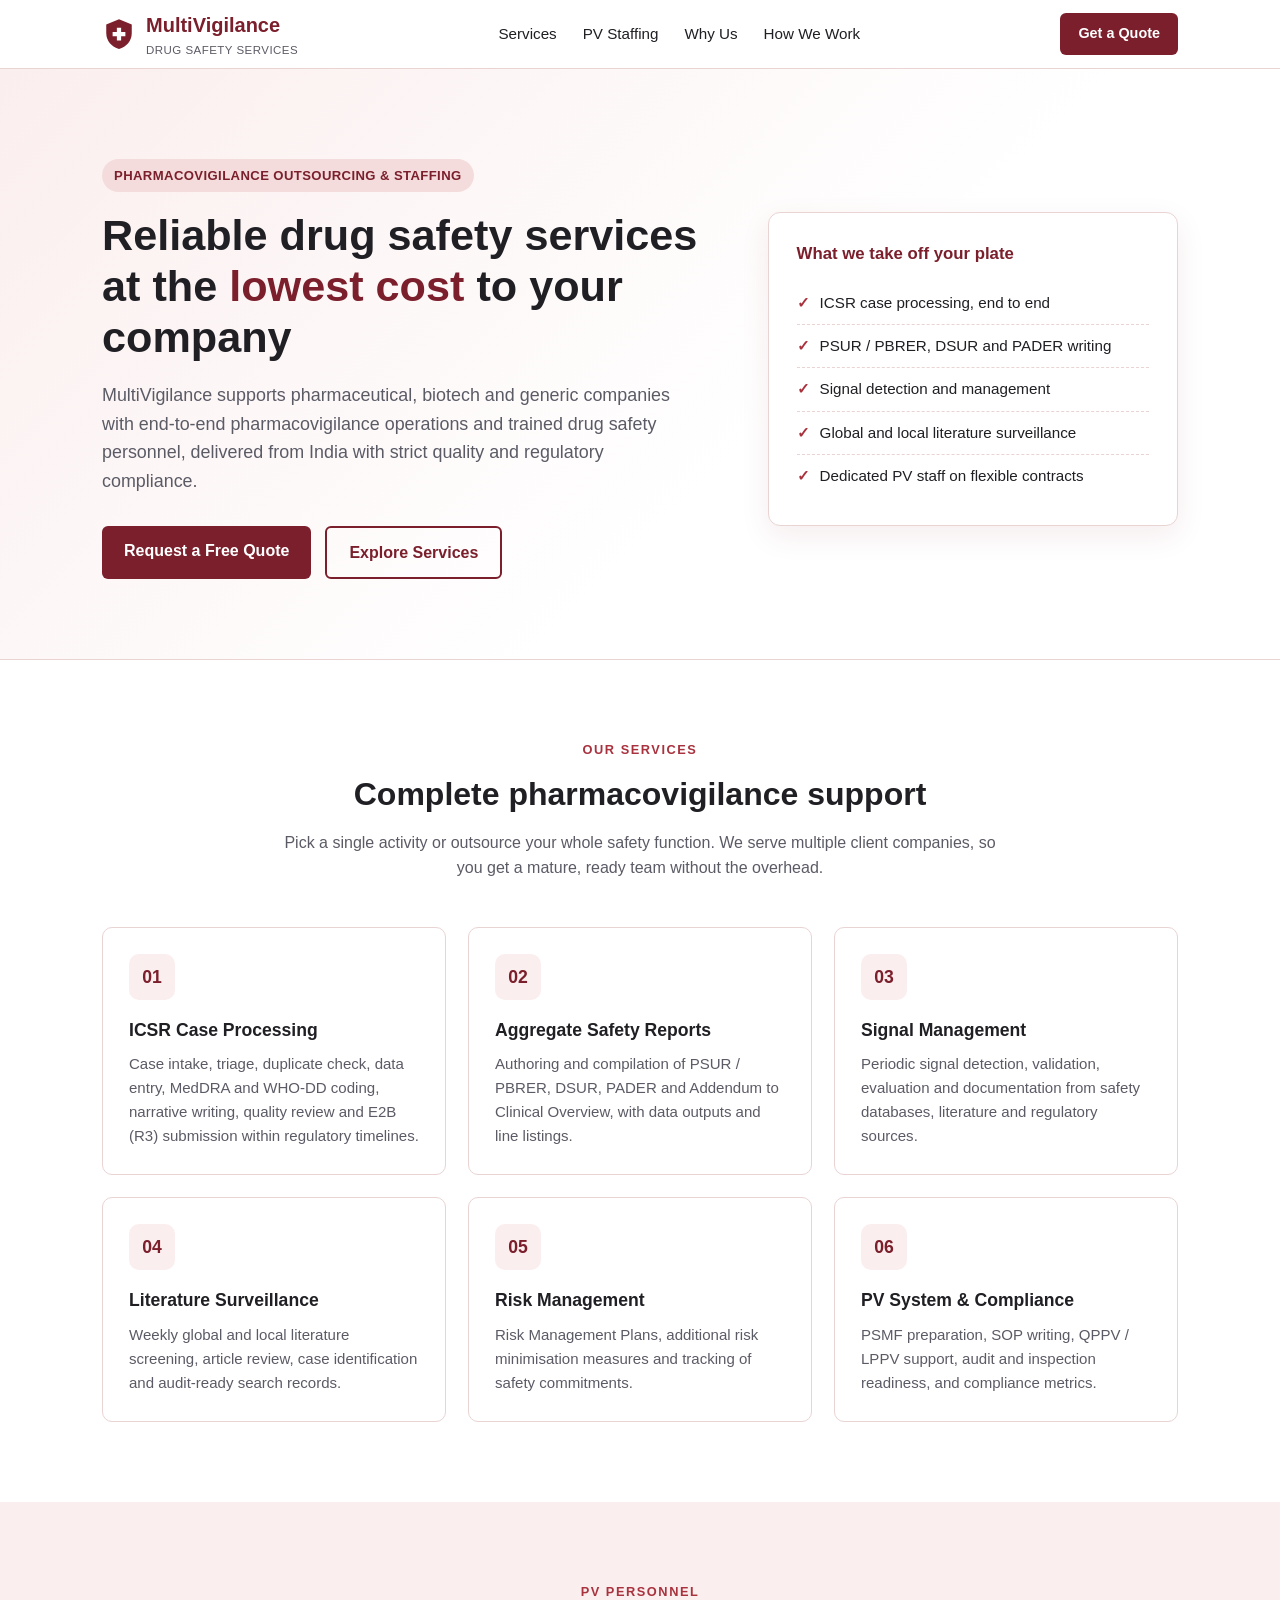
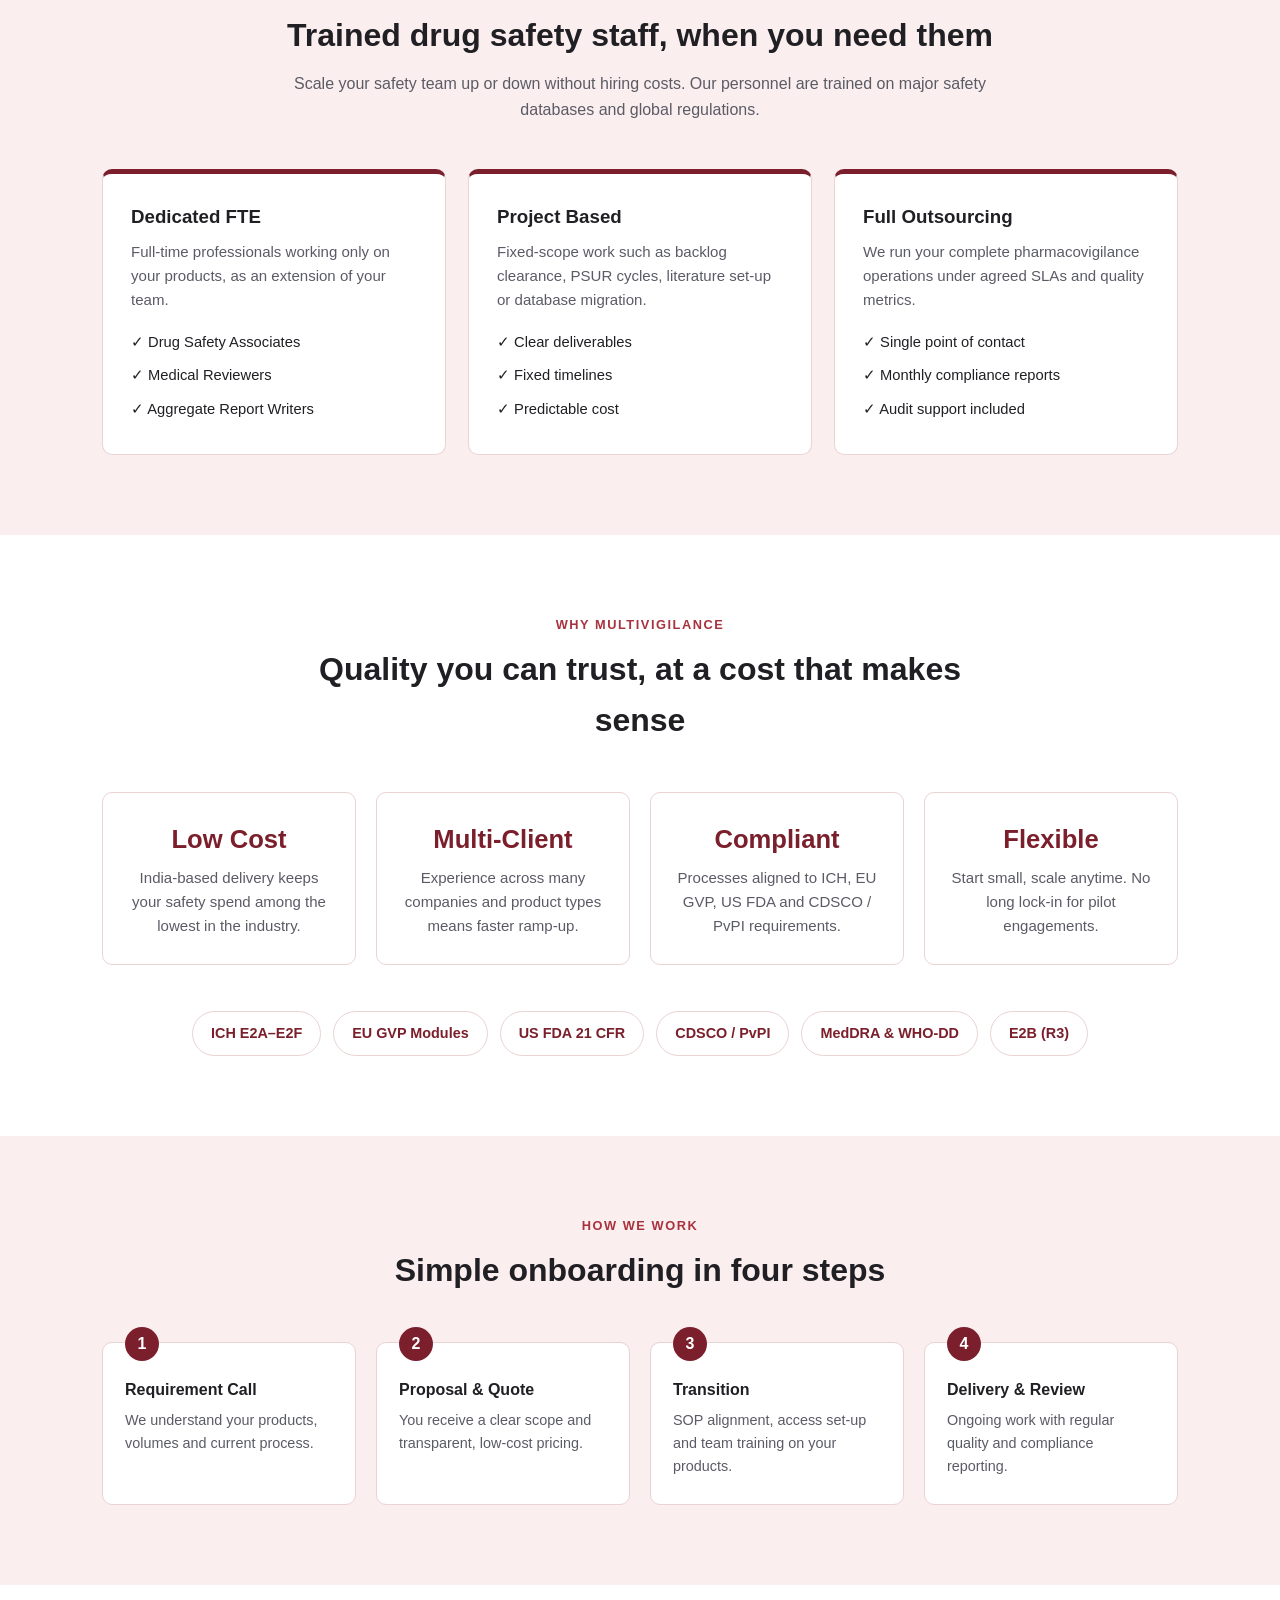
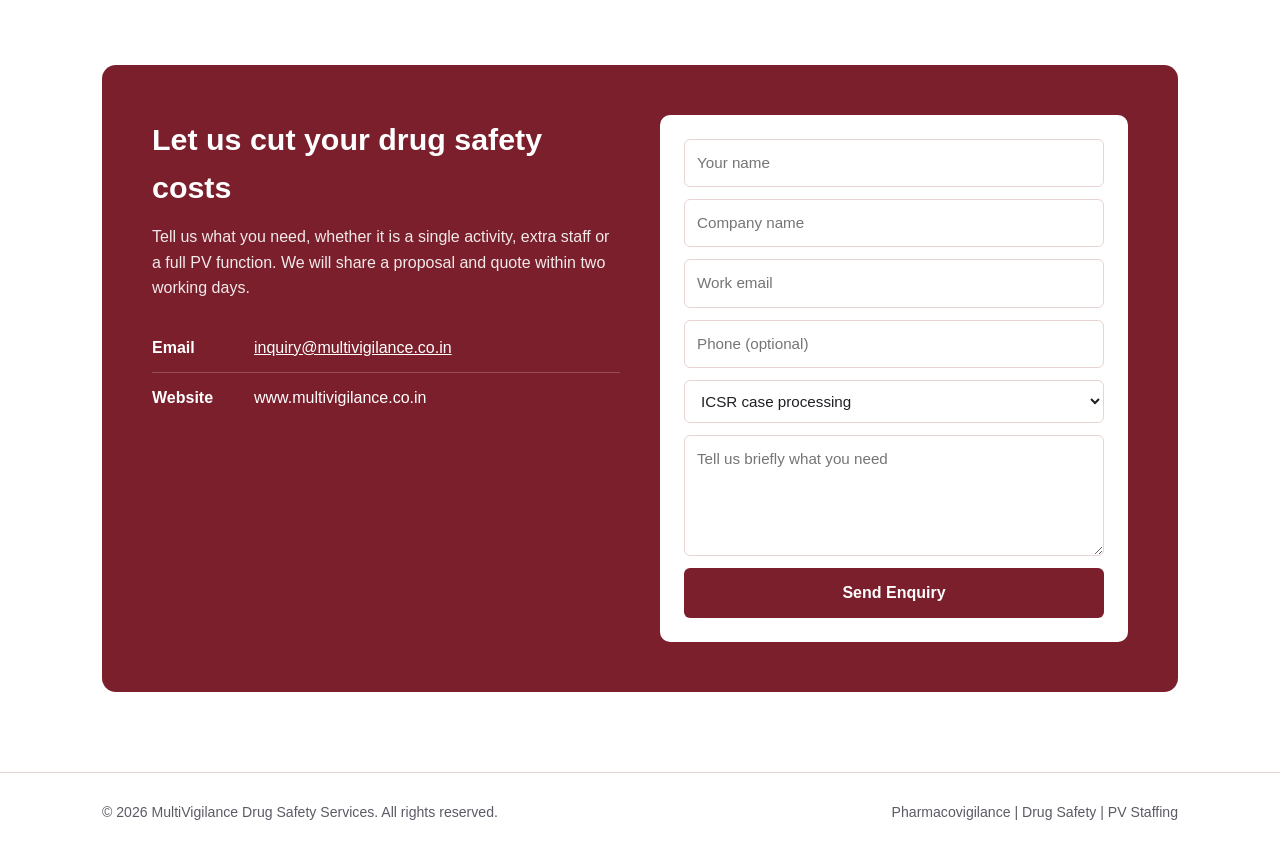
==== index.html @ 6dc252a4 "Create index.html" ====
<!DOCTYPE html>
<html lang="en">
<head>
<meta charset="UTF-8">
<meta name="viewport" content="width=device-width, initial-scale=1.0">
<title>MultiVigilance | Cost-Efficient Drug Safety & Pharmacovigilance Services</title>
<meta name="description" content="MultiVigilance provides cost-efficient pharmacovigilance and drug safety services and trained PV personnel to pharmaceutical companies: ICSR case processing, aggregate reports, signal management, literature surveillance and staffing.">
<link rel="icon" href="data:image/svg+xml,<svg xmlns='http://www.w3.org/2000/svg' viewBox='0 0 64 64'><path d='M32 4 8 14v16c0 15 10 26 24 30 14-4 24-15 24-30V14z' fill='%237a1f2b'/><path d='M28 20h8v8h8v8h-8v8h-8v-8h-8v-8h8z' fill='white'/></svg>">
<style>
  :root{
    --maroon:#7a1f2b; --red:#a8323e; --rose:#fbeeee; --rose2:#f5dcdc;
    --ink:#1f1f24; --muted:#5b5b66; --line:#ead3d3; --white:#fff;
  }
  *{box-sizing:border-box;margin:0;padding:0}
  html{scroll-behavior:smooth}
  body{font-family:"Segoe UI",Roboto,Helvetica,Arial,sans-serif;color:var(--ink);line-height:1.6;background:var(--white)}
  a{color:inherit;text-decoration:none}
  .wrap{max-width:1120px;margin:0 auto;padding:0 22px}

  header{position:sticky;top:0;z-index:10;background:rgba(255,255,255,.96);border-bottom:1px solid var(--line);backdrop-filter:blur(6px)}
  .nav{display:flex;align-items:center;justify-content:space-between;height:68px}
  .brand{display:flex;align-items:center;gap:10px;font-weight:700;font-size:1.25rem;color:var(--maroon)}
  .brand svg{width:34px;height:34px}
  .brand small{display:block;font-size:.72rem;font-weight:500;color:var(--muted);letter-spacing:.04em}
  nav ul{display:flex;gap:26px;list-style:none;font-size:.95rem}
  nav a:hover{color:var(--red)}
  .btn{display:inline-block;background:var(--maroon);color:#fff;padding:12px 22px;border-radius:6px;font-weight:600;transition:background .2s}
  .btn:hover{background:var(--red)}
  .btn.ghost{background:transparent;border:2px solid var(--maroon);color:var(--maroon)}
  .btn.ghost:hover{background:var(--maroon);color:#fff}
  .nav .btn{padding:9px 18px;font-size:.9rem}

  .hero{background:linear-gradient(135deg,var(--rose) 0%,#fff 60%);padding:90px 0 80px;border-bottom:1px solid var(--line)}
  .hero-grid{display:grid;grid-template-columns:1.2fr .8fr;gap:50px;align-items:center}
  .tag{display:inline-block;background:var(--rose2);color:var(--maroon);font-weight:600;font-size:.82rem;padding:6px 12px;border-radius:20px;margin-bottom:18px;letter-spacing:.03em}
  h1{font-size:2.7rem;line-height:1.18;color:var(--ink);margin-bottom:18px}
  h1 span{color:var(--maroon)}
  .lead{font-size:1.12rem;color:var(--muted);margin-bottom:30px;max-width:580px}
  .cta{display:flex;gap:14px;flex-wrap:wrap}
  .hero-card{background:#fff;border:1px solid var(--line);border-radius:12px;padding:28px;box-shadow:0 10px 30px rgba(122,31,43,.08)}
  .hero-card h3{color:var(--maroon);margin-bottom:14px;font-size:1.05rem}
  .hero-card ul{list-style:none}
  .hero-card li{padding:9px 0;border-bottom:1px dashed var(--line);display:flex;gap:10px;font-size:.95rem}
  .hero-card li:last-child{border:none}
  .tick{color:var(--red);font-weight:700}

  section{padding:80px 0}
  .head{text-align:center;max-width:720px;margin:0 auto 46px}
  .head h2{font-size:2rem;margin-bottom:10px}
  .head p{color:var(--muted)}
  .eyebrow{color:var(--red);font-weight:700;font-size:.8rem;letter-spacing:.12em;text-transform:uppercase;margin-bottom:8px}

  .grid3{display:grid;grid-template-columns:repeat(3,1fr);gap:22px}
  .card{border:1px solid var(--line);border-radius:10px;padding:26px;background:#fff;transition:transform .2s,box-shadow .2s}
  .card:hover{transform:translateY(-3px);box-shadow:0 10px 24px rgba(122,31,43,.1)}
  .icon{width:46px;height:46px;border-radius:10px;background:var(--rose);display:flex;align-items:center;justify-content:center;margin-bottom:16px;color:var(--maroon);font-weight:800;font-size:1.1rem}
  .card h3{font-size:1.1rem;margin-bottom:8px}
  .card p{color:var(--muted);font-size:.94rem}

  .alt{background:var(--rose)}
  .why{display:grid;grid-template-columns:repeat(4,1fr);gap:20px}
  .why .card{text-align:center}
  .why .big{font-size:1.6rem;font-weight:800;color:var(--maroon);margin-bottom:6px}

  .models{display:grid;grid-template-columns:repeat(3,1fr);gap:22px}
  .model{border:1px solid var(--line);border-top:5px solid var(--maroon);border-radius:10px;padding:28px;background:#fff}
  .model h3{margin-bottom:8px}
  .model p{color:var(--muted);font-size:.94rem;margin-bottom:14px}
  .model ul{list-style:none;font-size:.92rem}
  .model li{padding:5px 0}

  .compliance{display:flex;flex-wrap:wrap;gap:12px;justify-content:center}
  .chip{border:1px solid var(--line);background:#fff;padding:10px 18px;border-radius:30px;font-weight:600;font-size:.9rem;color:var(--maroon)}

  .steps{display:grid;grid-template-columns:repeat(4,1fr);gap:20px;counter-reset:s}
  .step{position:relative;padding:26px 22px;background:#fff;border:1px solid var(--line);border-radius:10px}
  .step::before{counter-increment:s;content:counter(s);position:absolute;top:-16px;left:22px;width:34px;height:34px;border-radius:50%;background:var(--maroon);color:#fff;display:flex;align-items:center;justify-content:center;font-weight:700}
  .step h3{font-size:1rem;margin:8px 0 6px}
  .step p{font-size:.9rem;color:var(--muted)}

  .contact{background:var(--maroon);color:#fff;border-radius:14px;padding:50px;display:grid;grid-template-columns:1fr 1fr;gap:40px;align-items:start}
  .contact h2{font-size:1.9rem;margin-bottom:12px}
  .contact p{opacity:.9}
  .contact .info div{padding:12px 0;border-bottom:1px solid rgba(255,255,255,.2);display:flex;gap:12px}
  .contact .info div:last-child{border:none}
  .contact .info b{min-width:90px}
  .contact a{text-decoration:underline}
  .form{background:#fff;border-radius:10px;padding:24px;display:grid;gap:12px}
  .form input,.form select,.form textarea{width:100%;padding:11px 12px;border:1px solid var(--line);border-radius:6px;font:inherit;font-size:.95rem;color:var(--ink);background:#fff}
  .form input:focus,.form select:focus,.form textarea:focus{outline:2px solid var(--red);border-color:transparent}
  .form .btn{border:none;cursor:pointer;font:inherit;font-weight:600;background:var(--maroon);color:#fff}
  .form .btn:hover{background:var(--red)}
  .contact .btn:hover{background:var(--rose2)}

  footer{border-top:1px solid var(--line);padding:28px 0;color:var(--muted);font-size:.88rem}
  footer .wrap{display:flex;justify-content:space-between;flex-wrap:wrap;gap:10px}

  @media (max-width:900px){
    nav ul{display:none}
    .hero-grid,.contact{grid-template-columns:1fr}
    .grid3,.models{grid-template-columns:1fr 1fr}
    .why,.steps{grid-template-columns:1fr 1fr}
    h1{font-size:2.1rem}
  }
  @media (max-width:600px){
    .grid3,.models,.why,.steps{grid-template-columns:1fr}
    .contact{padding:32px 24px}
    section{padding:60px 0}
    .steps{row-gap:30px}
  }
</style>
</head>
<body>

<header>
  <div class="wrap nav">
    <a href="#" class="brand">
      <svg viewBox="0 0 64 64" aria-hidden="true"><path d="M32 4 8 14v16c0 15 10 26 24 30 14-4 24-15 24-30V14z" fill="#7a1f2b"/><path d="M28 20h8v8h8v8h-8v8h-8v-8h-8v-8h8z" fill="#fff"/></svg>
      <span>MultiVigilance<small>DRUG SAFETY SERVICES</small></span>
    </a>
    <nav><ul>
      <li><a href="#services">Services</a></li>
      <li><a href="#staffing">PV Staffing</a></li>
      <li><a href="#why">Why Us</a></li>
      <li><a href="#process">How We Work</a></li>
    </ul></nav>
    <a href="#contact" class="btn">Get a Quote</a>
  </div>
</header>

<section class="hero">
  <div class="wrap hero-grid">
    <div>
      <span class="tag">PHARMACOVIGILANCE OUTSOURCING &amp; STAFFING</span>
      <h1>Reliable drug safety services at the <span>lowest cost</span> to your company</h1>
      <p class="lead">MultiVigilance supports pharmaceutical, biotech and generic companies with end-to-end pharmacovigilance operations and trained drug safety personnel, delivered from India with strict quality and regulatory compliance.</p>
      <div class="cta">
        <a href="#contact" class="btn">Request a Free Quote</a>
        <a href="#services" class="btn ghost">Explore Services</a>
      </div>
    </div>
    <div class="hero-card">
      <h3>What we take off your plate</h3>
      <ul>
        <li><span class="tick">&#10003;</span>ICSR case processing, end to end</li>
        <li><span class="tick">&#10003;</span>PSUR / PBRER, DSUR and PADER writing</li>
        <li><span class="tick">&#10003;</span>Signal detection and management</li>
        <li><span class="tick">&#10003;</span>Global and local literature surveillance</li>
        <li><span class="tick">&#10003;</span>Dedicated PV staff on flexible contracts</li>
      </ul>
    </div>
  </div>
</section>

<section id="services">
  <div class="wrap">
    <div class="head">
      <div class="eyebrow">Our Services</div>
      <h2>Complete pharmacovigilance support</h2>
      <p>Pick a single activity or outsource your whole safety function. We serve multiple client companies, so you get a mature, ready team without the overhead.</p>
    </div>
    <div class="grid3">
      <div class="card"><div class="icon">01</div><h3>ICSR Case Processing</h3><p>Case intake, triage, duplicate check, data entry, MedDRA and WHO-DD coding, narrative writing, quality review and E2B (R3) submission within regulatory timelines.</p></div>
      <div class="card"><div class="icon">02</div><h3>Aggregate Safety Reports</h3><p>Authoring and compilation of PSUR / PBRER, DSUR, PADER and Addendum to Clinical Overview, with data outputs and line listings.</p></div>
      <div class="card"><div class="icon">03</div><h3>Signal Management</h3><p>Periodic signal detection, validation, evaluation and documentation from safety databases, literature and regulatory sources.</p></div>
      <div class="card"><div class="icon">04</div><h3>Literature Surveillance</h3><p>Weekly global and local literature screening, article review, case identification and audit-ready search records.</p></div>
      <div class="card"><div class="icon">05</div><h3>Risk Management</h3><p>Risk Management Plans, additional risk minimisation measures and tracking of safety commitments.</p></div>
      <div class="card"><div class="icon">06</div><h3>PV System &amp; Compliance</h3><p>PSMF preparation, SOP writing, QPPV / LPPV support, audit and inspection readiness, and compliance metrics.</p></div>
    </div>
  </div>
</section>

<section id="staffing" class="alt">
  <div class="wrap">
    <div class="head">
      <div class="eyebrow">PV Personnel</div>
      <h2>Trained drug safety staff, when you need them</h2>
      <p>Scale your safety team up or down without hiring costs. Our personnel are trained on major safety databases and global regulations.</p>
    </div>
    <div class="models">
      <div class="model">
        <h3>Dedicated FTE</h3>
        <p>Full-time professionals working only on your products, as an extension of your team.</p>
        <ul><li>&#10003; Drug Safety Associates</li><li>&#10003; Medical Reviewers</li><li>&#10003; Aggregate Report Writers</li></ul>
      </div>
      <div class="model">
        <h3>Project Based</h3>
        <p>Fixed-scope work such as backlog clearance, PSUR cycles, literature set-up or database migration.</p>
        <ul><li>&#10003; Clear deliverables</li><li>&#10003; Fixed timelines</li><li>&#10003; Predictable cost</li></ul>
      </div>
      <div class="model">
        <h3>Full Outsourcing</h3>
        <p>We run your complete pharmacovigilance operations under agreed SLAs and quality metrics.</p>
        <ul><li>&#10003; Single point of contact</li><li>&#10003; Monthly compliance reports</li><li>&#10003; Audit support included</li></ul>
      </div>
    </div>
  </div>
</section>

<section id="why">
  <div class="wrap">
    <div class="head">
      <div class="eyebrow">Why MultiVigilance</div>
      <h2>Quality you can trust, at a cost that makes sense</h2>
    </div>
    <div class="why">
      <div class="card"><div class="big">Low Cost</div><p>India-based delivery keeps your safety spend among the lowest in the industry.</p></div>
      <div class="card"><div class="big">Multi-Client</div><p>Experience across many companies and product types means faster ramp-up.</p></div>
      <div class="card"><div class="big">Compliant</div><p>Processes aligned to ICH, EU GVP, US FDA and CDSCO / PvPI requirements.</p></div>
      <div class="card"><div class="big">Flexible</div><p>Start small, scale anytime. No long lock-in for pilot engagements.</p></div>
    </div>
    <div style="margin-top:46px" class="compliance">
      <span class="chip">ICH E2A–E2F</span><span class="chip">EU GVP Modules</span><span class="chip">US FDA 21 CFR</span><span class="chip">CDSCO / PvPI</span><span class="chip">MedDRA &amp; WHO-DD</span><span class="chip">E2B (R3)</span>
    </div>
  </div>
</section>

<section id="process" class="alt">
  <div class="wrap">
    <div class="head">
      <div class="eyebrow">How We Work</div>
      <h2>Simple onboarding in four steps</h2>
    </div>
    <div class="steps">
      <div class="step"><h3>Requirement Call</h3><p>We understand your products, volumes and current process.</p></div>
      <div class="step"><h3>Proposal &amp; Quote</h3><p>You receive a clear scope and transparent, low-cost pricing.</p></div>
      <div class="step"><h3>Transition</h3><p>SOP alignment, access set-up and team training on your products.</p></div>
      <div class="step"><h3>Delivery &amp; Review</h3><p>Ongoing work with regular quality and compliance reporting.</p></div>
    </div>
  </div>
</section>

<section id="contact">
  <div class="wrap">
    <div class="contact">
      <div>
        <h2>Let us cut your drug safety costs</h2>
        <p>Tell us what you need, whether it is a single activity, extra staff or a full PV function. We will share a proposal and quote within two working days.</p>
        <div class="info" style="margin-top:22px">
          <div><b>Email</b><a href="mailto:inquiry@multivigilance.co.in?subject=Pharmacovigilance%20service%20enquiry">inquiry@multivigilance.co.in</a></div>
          <div><b>Website</b><span>www.multivigilance.co.in</span></div>
        </div>
      </div>
      <form class="form" action="https://formsubmit.co/inquiry@multivigilance.co.in" method="POST">
        <input type="hidden" name="_subject" value="New enquiry from multivigilance.co.in">
        <input type="hidden" name="_template" value="table">
        <input type="hidden" name="_captcha" value="true">
        <input type="text" name="_honey" style="display:none">
        <input type="text" name="Name" placeholder="Your name" required>
        <input type="text" name="Company" placeholder="Company name">
        <input type="email" name="email" placeholder="Work email" required>
        <input type="tel" name="Phone" placeholder="Phone (optional)">
        <select name="Service">
          <option>ICSR case processing</option>
          <option>Aggregate reports (PSUR / PBRER / DSUR)</option>
          <option>Signal management</option>
          <option>Literature surveillance</option>
          <option>PV staffing / personnel</option>
          <option>Full PV outsourcing</option>
          <option>Other</option>
        </select>
        <textarea name="Message" rows="4" placeholder="Tell us briefly what you need" required></textarea>
        <button class="btn" type="submit">Send Enquiry</button>
      </form>
    </div>
  </div>
</section>

<footer>
  <div class="wrap">
    <span>&copy; 2026 MultiVigilance Drug Safety Services. All rights reserved.</span>
    <span>Pharmacovigilance | Drug Safety | PV Staffing</span>
  </div>
</footer>

</body>
</html>
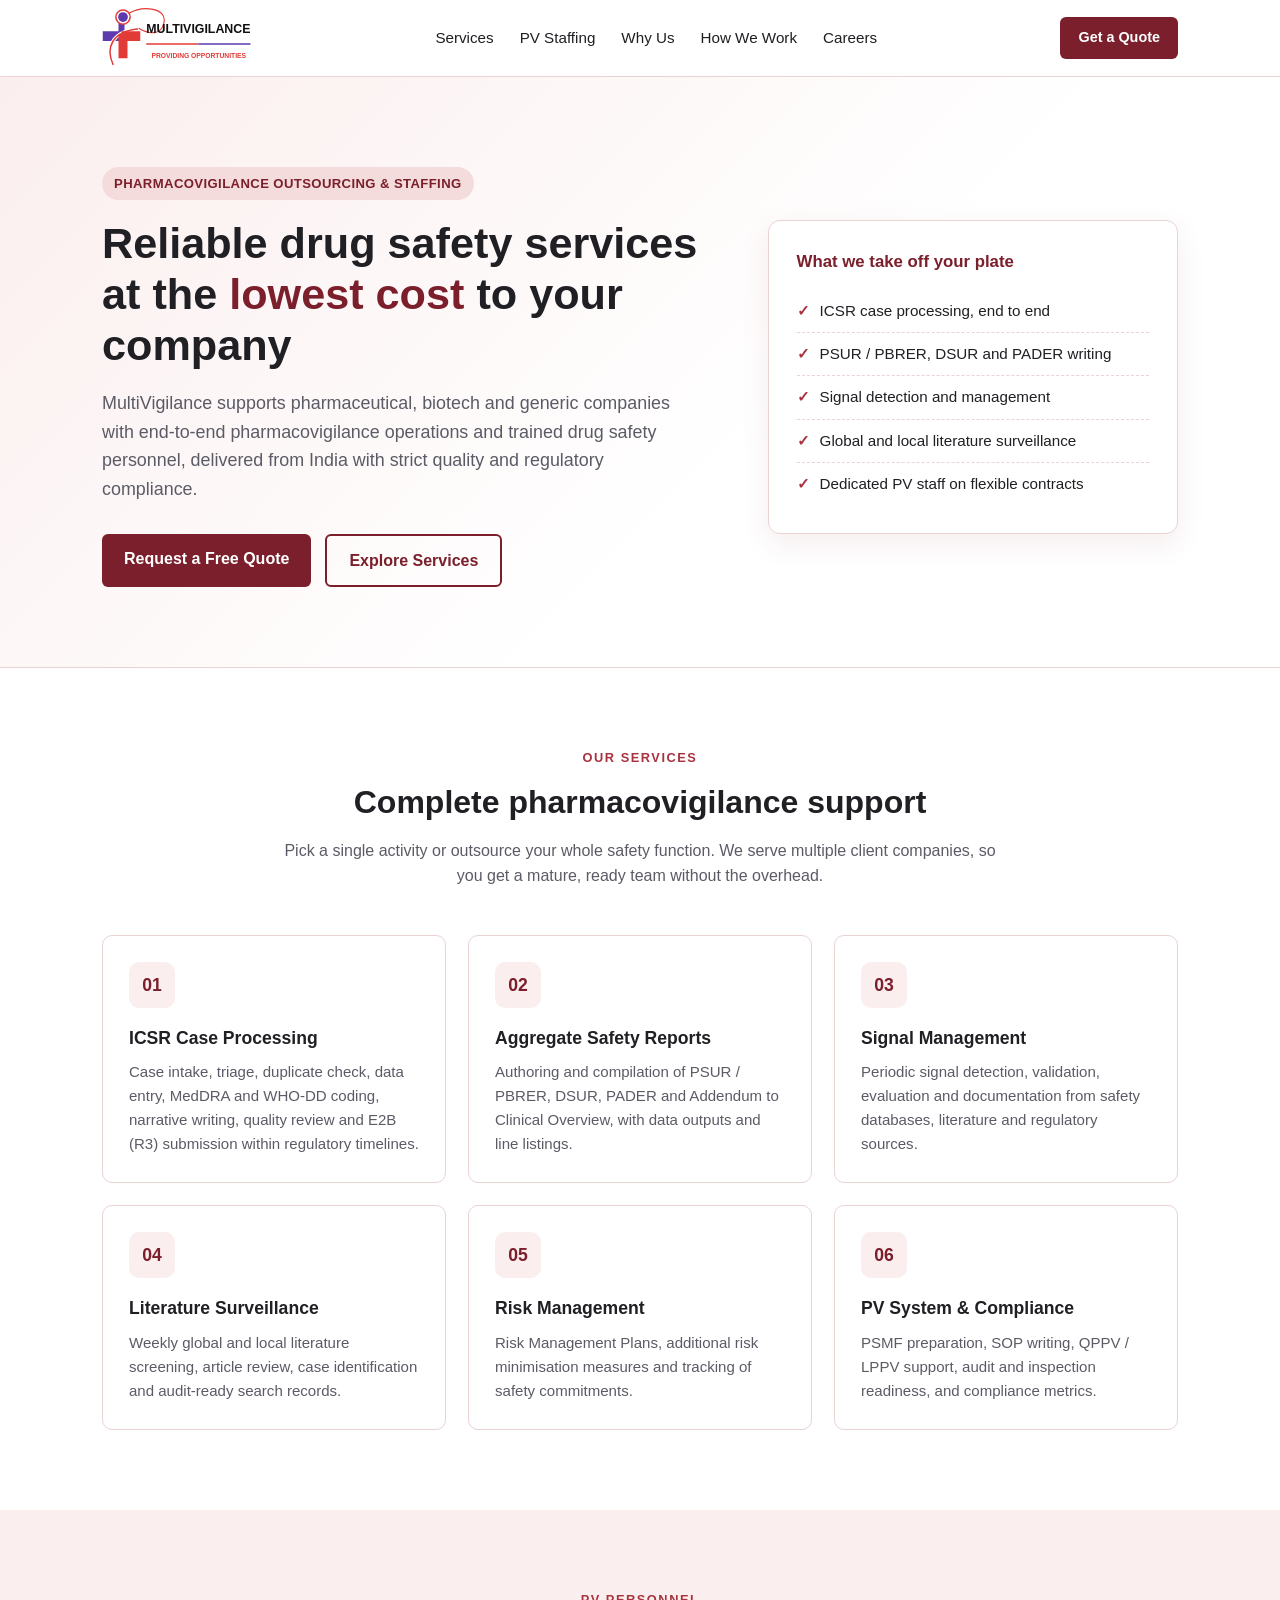
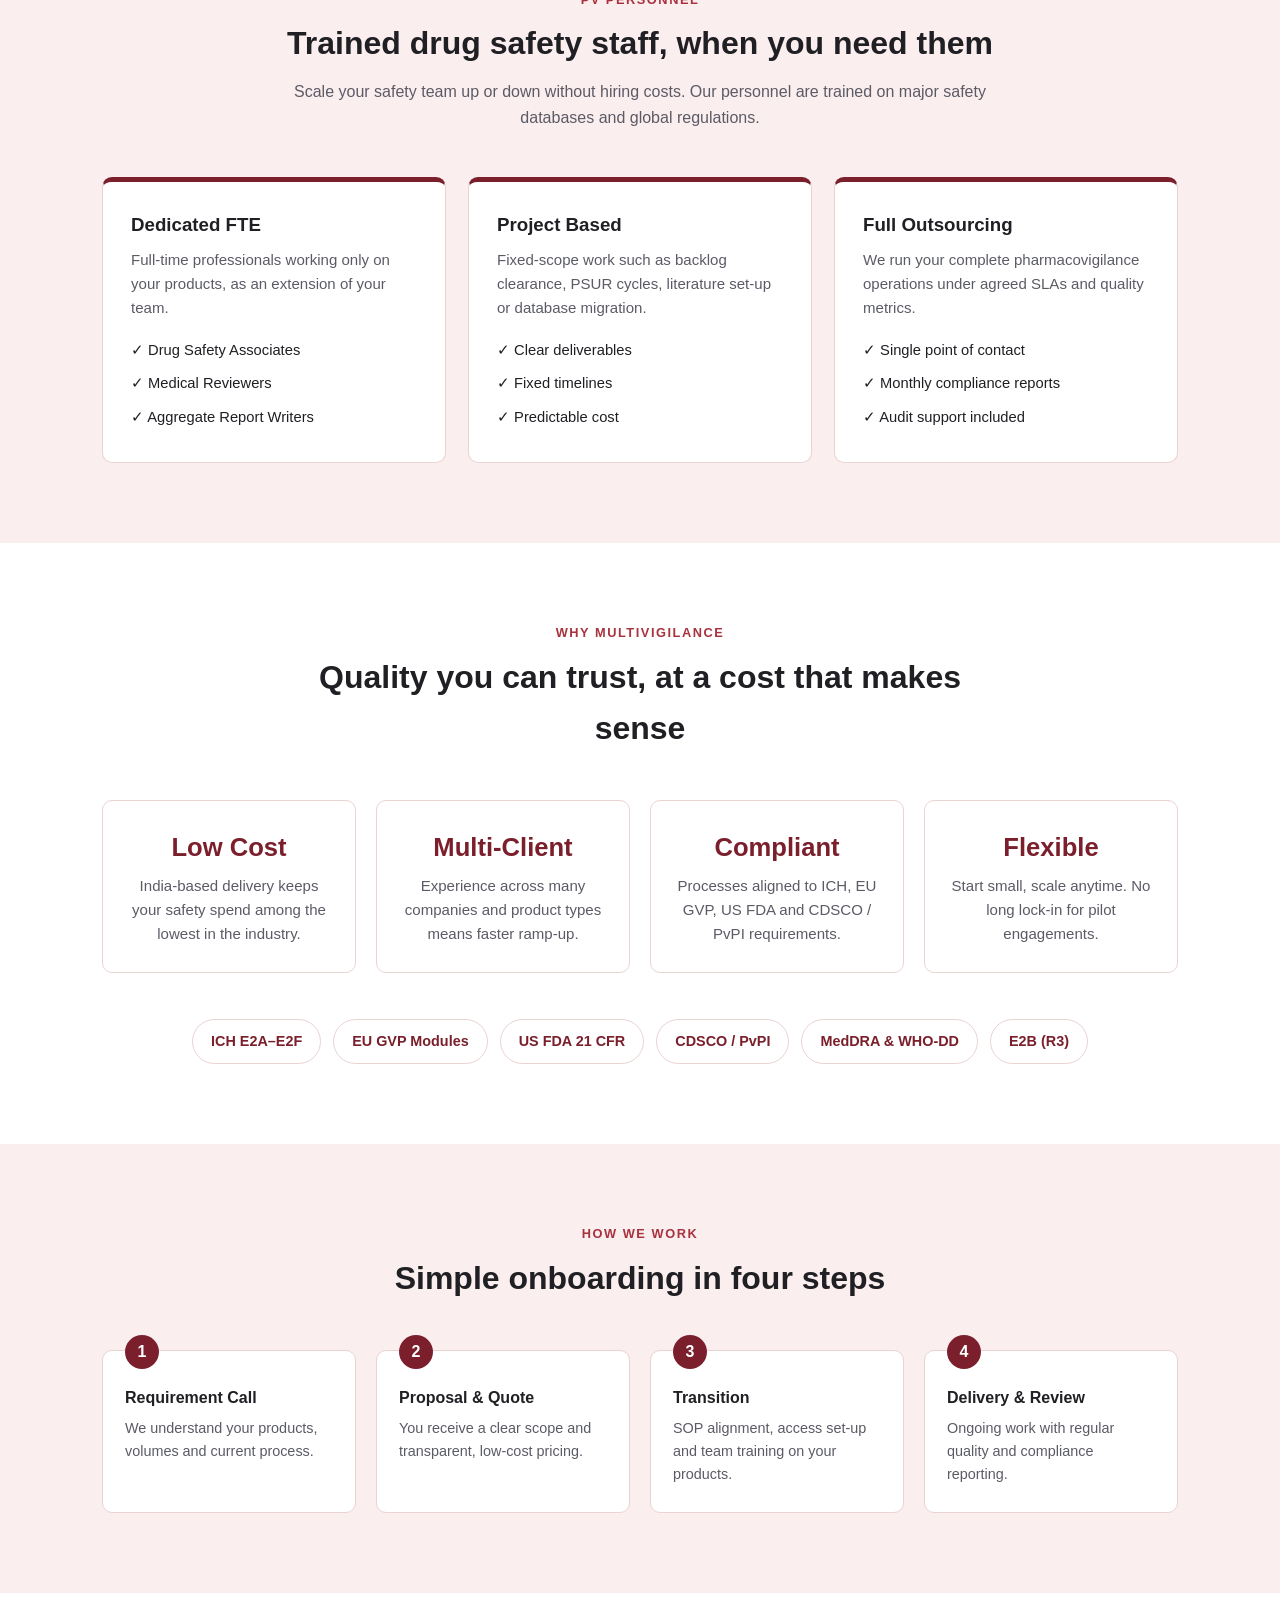
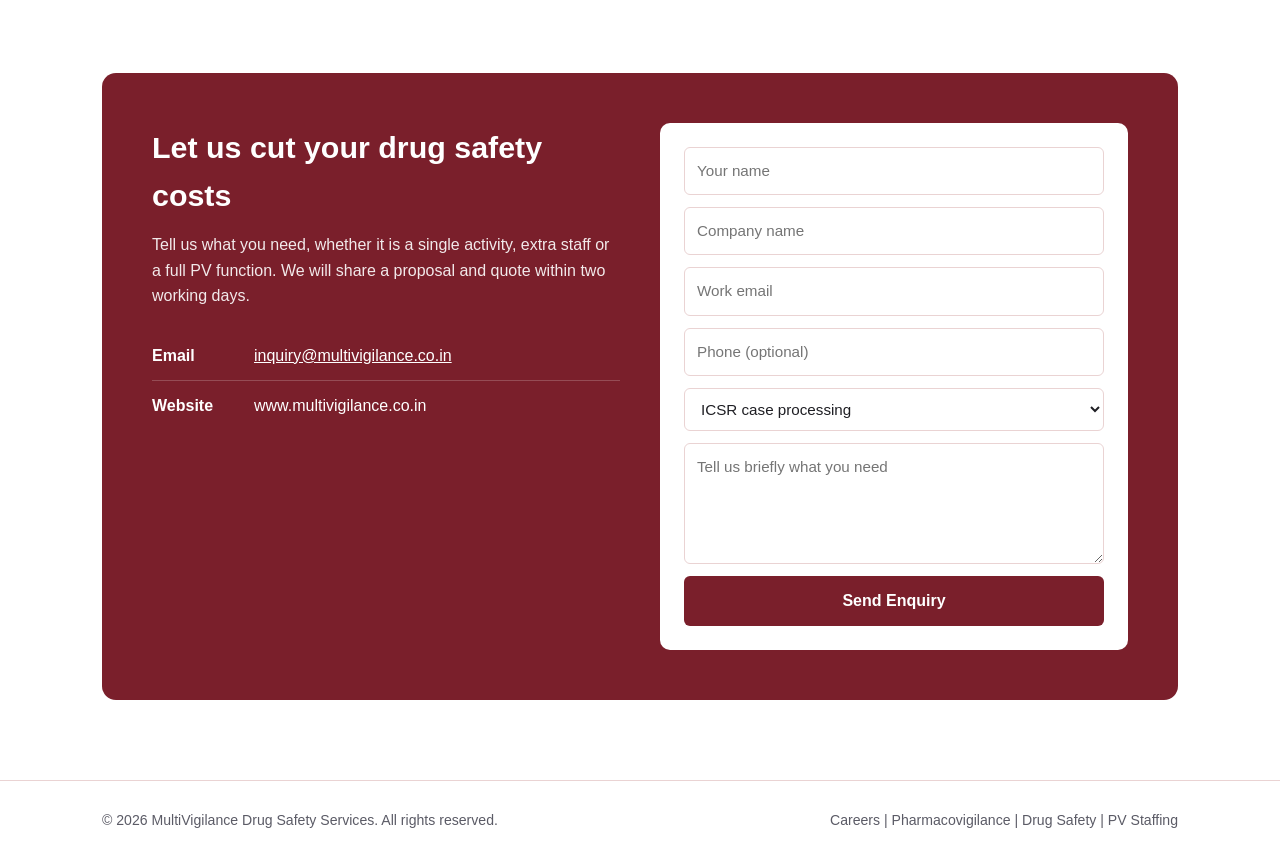
==== commit c0fda16e: "Update index.html" ====
--- a/index.html
+++ b/index.html
@@ -5,124 +5,34 @@
 <meta name="viewport" content="width=device-width, initial-scale=1.0">
 <title>MultiVigilance | Cost-Efficient Drug Safety & Pharmacovigilance Services</title>
 <meta name="description" content="MultiVigilance provides cost-efficient pharmacovigilance and drug safety services and trained PV personnel to pharmaceutical companies: ICSR case processing, aggregate reports, signal management, literature surveillance and staffing.">
-<link rel="icon" href="data:image/svg+xml,<svg xmlns='http://www.w3.org/2000/svg' viewBox='0 0 64 64'><path d='M32 4 8 14v16c0 15 10 26 24 30 14-4 24-15 24-30V14z' fill='%237a1f2b'/><path d='M28 20h8v8h8v8h-8v8h-8v-8h-8v-8h8z' fill='white'/></svg>">
-<style>
-  :root{
-    --maroon:#7a1f2b; --red:#a8323e; --rose:#fbeeee; --rose2:#f5dcdc;
-    --ink:#1f1f24; --muted:#5b5b66; --line:#ead3d3; --white:#fff;
-  }
-  *{box-sizing:border-box;margin:0;padding:0}
-  html{scroll-behavior:smooth}
-  body{font-family:"Segoe UI",Roboto,Helvetica,Arial,sans-serif;color:var(--ink);line-height:1.6;background:var(--white)}
-  a{color:inherit;text-decoration:none}
-  .wrap{max-width:1120px;margin:0 auto;padding:0 22px}
-
-  header{position:sticky;top:0;z-index:10;background:rgba(255,255,255,.96);border-bottom:1px solid var(--line);backdrop-filter:blur(6px)}
-  .nav{display:flex;align-items:center;justify-content:space-between;height:68px}
-  .brand{display:flex;align-items:center;gap:10px;font-weight:700;font-size:1.25rem;color:var(--maroon)}
-  .brand svg{width:34px;height:34px}
-  .brand small{display:block;font-size:.72rem;font-weight:500;color:var(--muted);letter-spacing:.04em}
-  nav ul{display:flex;gap:26px;list-style:none;font-size:.95rem}
-  nav a:hover{color:var(--red)}
-  .btn{display:inline-block;background:var(--maroon);color:#fff;padding:12px 22px;border-radius:6px;font-weight:600;transition:background .2s}
-  .btn:hover{background:var(--red)}
-  .btn.ghost{background:transparent;border:2px solid var(--maroon);color:var(--maroon)}
-  .btn.ghost:hover{background:var(--maroon);color:#fff}
-  .nav .btn{padding:9px 18px;font-size:.9rem}
-
-  .hero{background:linear-gradient(135deg,var(--rose) 0%,#fff 60%);padding:90px 0 80px;border-bottom:1px solid var(--line)}
-  .hero-grid{display:grid;grid-template-columns:1.2fr .8fr;gap:50px;align-items:center}
-  .tag{display:inline-block;background:var(--rose2);color:var(--maroon);font-weight:600;font-size:.82rem;padding:6px 12px;border-radius:20px;margin-bottom:18px;letter-spacing:.03em}
-  h1{font-size:2.7rem;line-height:1.18;color:var(--ink);margin-bottom:18px}
-  h1 span{color:var(--maroon)}
-  .lead{font-size:1.12rem;color:var(--muted);margin-bottom:30px;max-width:580px}
-  .cta{display:flex;gap:14px;flex-wrap:wrap}
-  .hero-card{background:#fff;border:1px solid var(--line);border-radius:12px;padding:28px;box-shadow:0 10px 30px rgba(122,31,43,.08)}
-  .hero-card h3{color:var(--maroon);margin-bottom:14px;font-size:1.05rem}
-  .hero-card ul{list-style:none}
-  .hero-card li{padding:9px 0;border-bottom:1px dashed var(--line);display:flex;gap:10px;font-size:.95rem}
-  .hero-card li:last-child{border:none}
-  .tick{color:var(--red);font-weight:700}
-
-  section{padding:80px 0}
-  .head{text-align:center;max-width:720px;margin:0 auto 46px}
-  .head h2{font-size:2rem;margin-bottom:10px}
-  .head p{color:var(--muted)}
-  .eyebrow{color:var(--red);font-weight:700;font-size:.8rem;letter-spacing:.12em;text-transform:uppercase;margin-bottom:8px}
-
-  .grid3{display:grid;grid-template-columns:repeat(3,1fr);gap:22px}
-  .card{border:1px solid var(--line);border-radius:10px;padding:26px;background:#fff;transition:transform .2s,box-shadow .2s}
-  .card:hover{transform:translateY(-3px);box-shadow:0 10px 24px rgba(122,31,43,.1)}
-  .icon{width:46px;height:46px;border-radius:10px;background:var(--rose);display:flex;align-items:center;justify-content:center;margin-bottom:16px;color:var(--maroon);font-weight:800;font-size:1.1rem}
-  .card h3{font-size:1.1rem;margin-bottom:8px}
-  .card p{color:var(--muted);font-size:.94rem}
-
-  .alt{background:var(--rose)}
-  .why{display:grid;grid-template-columns:repeat(4,1fr);gap:20px}
-  .why .card{text-align:center}
-  .why .big{font-size:1.6rem;font-weight:800;color:var(--maroon);margin-bottom:6px}
-
-  .models{display:grid;grid-template-columns:repeat(3,1fr);gap:22px}
-  .model{border:1px solid var(--line);border-top:5px solid var(--maroon);border-radius:10px;padding:28px;background:#fff}
-  .model h3{margin-bottom:8px}
-  .model p{color:var(--muted);font-size:.94rem;margin-bottom:14px}
-  .model ul{list-style:none;font-size:.92rem}
-  .model li{padding:5px 0}
-
-  .compliance{display:flex;flex-wrap:wrap;gap:12px;justify-content:center}
-  .chip{border:1px solid var(--line);background:#fff;padding:10px 18px;border-radius:30px;font-weight:600;font-size:.9rem;color:var(--maroon)}
-
-  .steps{display:grid;grid-template-columns:repeat(4,1fr);gap:20px;counter-reset:s}
-  .step{position:relative;padding:26px 22px;background:#fff;border:1px solid var(--line);border-radius:10px}
-  .step::before{counter-increment:s;content:counter(s);position:absolute;top:-16px;left:22px;width:34px;height:34px;border-radius:50%;background:var(--maroon);color:#fff;display:flex;align-items:center;justify-content:center;font-weight:700}
-  .step h3{font-size:1rem;margin:8px 0 6px}
-  .step p{font-size:.9rem;color:var(--muted)}
-
-  .contact{background:var(--maroon);color:#fff;border-radius:14px;padding:50px;display:grid;grid-template-columns:1fr 1fr;gap:40px;align-items:start}
-  .contact h2{font-size:1.9rem;margin-bottom:12px}
-  .contact p{opacity:.9}
-  .contact .info div{padding:12px 0;border-bottom:1px solid rgba(255,255,255,.2);display:flex;gap:12px}
-  .contact .info div:last-child{border:none}
-  .contact .info b{min-width:90px}
-  .contact a{text-decoration:underline}
-  .form{background:#fff;border-radius:10px;padding:24px;display:grid;gap:12px}
-  .form input,.form select,.form textarea{width:100%;padding:11px 12px;border:1px solid var(--line);border-radius:6px;font:inherit;font-size:.95rem;color:var(--ink);background:#fff}
-  .form input:focus,.form select:focus,.form textarea:focus{outline:2px solid var(--red);border-color:transparent}
-  .form .btn{border:none;cursor:pointer;font:inherit;font-weight:600;background:var(--maroon);color:#fff}
-  .form .btn:hover{background:var(--red)}
-  .contact .btn:hover{background:var(--rose2)}
-
-  footer{border-top:1px solid var(--line);padding:28px 0;color:var(--muted);font-size:.88rem}
-  footer .wrap{display:flex;justify-content:space-between;flex-wrap:wrap;gap:10px}
-
-  @media (max-width:900px){
-    nav ul{display:none}
-    .hero-grid,.contact{grid-template-columns:1fr}
-    .grid3,.models{grid-template-columns:1fr 1fr}
-    .why,.steps{grid-template-columns:1fr 1fr}
-    h1{font-size:2.1rem}
-  }
-  @media (max-width:600px){
-    .grid3,.models,.why,.steps{grid-template-columns:1fr}
-    .contact{padding:32px 24px}
-    section{padding:60px 0}
-    .steps{row-gap:30px}
-  }
-</style>
+<link rel="icon" type="image/svg+xml" href="data:image/svg+xml,<svg xmlns='http://www.w3.org/2000/svg' viewBox='0 0 110 110'><rect x='2' y='40' width='54' height='26' fill='%235e3aaf'/><rect x='44' y='22' width='16' height='26' fill='%235e3aaf'/><rect x='52' y='40' width='54' height='26' fill='%23e23b36'/><rect x='42' y='48' width='26' height='60' fill='%23e23b36'/><circle cx='54' cy='18' r='15' fill='white' stroke='%23e23b36' stroke-width='4'/><circle cx='54' cy='18' r='10' fill='%235e3aaf'/></svg>">
+<link rel="stylesheet" href="style.css">
 </head>
 <body>
 
 <header>
   <div class="wrap nav">
-    <a href="#" class="brand">
-      <svg viewBox="0 0 64 64" aria-hidden="true"><path d="M32 4 8 14v16c0 15 10 26 24 30 14-4 24-15 24-30V14z" fill="#7a1f2b"/><path d="M28 20h8v8h8v8h-8v8h-8v-8h-8v-8h8z" fill="#fff"/></svg>
-      <span>MultiVigilance<small>DRUG SAFETY SERVICES</small></span>
-    </a>
+    <a href="./" class="brand"><svg class="logo" xmlns="http://www.w3.org/2000/svg" viewBox="0 0 400 160" role="img" aria-label="MultiVigilance - Providing Opportunities">
+  <rect x="2" y="62" width="58" height="26" fill="#5e3aaf"/>
+  <rect x="44" y="40" width="16" height="30" fill="#5e3aaf"/>
+  <path d="M30 150 C 8 105, 28 62, 96 56" fill="none" stroke="#fff" stroke-width="9"/>
+  <rect x="52" y="62" width="50" height="26" fill="#e23b36"/>
+  <rect x="44" y="70" width="24" height="64" fill="#e23b36"/>
+  <path d="M30 152 C 8 105, 28 62, 96 56" fill="none" stroke="#e23b36" stroke-width="4"/>
+  <circle cx="56" cy="24" r="19" fill="#fff" stroke="#e23b36" stroke-width="4"/>
+  <circle cx="56" cy="24" r="13" fill="#5e3aaf"/>
+  <path d="M72 14 C 110 -8, 175 0, 165 40 C 158 72, 128 72, 98 54" fill="none" stroke="#e23b36" stroke-width="3"/>
+  <text x="118" y="66" font-family="Segoe UI, Arial, Helvetica, sans-serif" font-weight="800" font-size="34" fill="#111" textLength="278" lengthAdjust="spacingAndGlyphs">MULTIVIGILANCE</text>
+  <line x1="118" y1="96" x2="257" y2="96" stroke="#e23b36" stroke-width="4"/>
+  <line x1="257" y1="96" x2="396" y2="96" stroke="#5e3aaf" stroke-width="4"/>
+  <text x="132" y="134" font-family="Arial, Helvetica, sans-serif" font-weight="700" font-size="19" fill="#e23b36" textLength="252" lengthAdjust="spacingAndGlyphs">PROVIDING OPPORTUNITIES</text>
+</svg></a>
     <nav><ul>
       <li><a href="#services">Services</a></li>
       <li><a href="#staffing">PV Staffing</a></li>
       <li><a href="#why">Why Us</a></li>
       <li><a href="#process">How We Work</a></li>
+      <li><a href="careers.html">Careers</a></li>
     </ul></nav>
     <a href="#contact" class="btn">Get a Quote</a>
   </div>
@@ -269,7 +179,7 @@
 <footer>
   <div class="wrap">
     <span>&copy; 2026 MultiVigilance Drug Safety Services. All rights reserved.</span>
-    <span>Pharmacovigilance | Drug Safety | PV Staffing</span>
+    <span><a href="careers.html">Careers</a> | Pharmacovigilance | Drug Safety | PV Staffing</span>
   </div>
 </footer>
 
--- a/style.css
+++ b/style.css
@@ -0,0 +1,121 @@
+:root{
+    --maroon:#7a1f2b; --red:#a8323e; --rose:#fbeeee; --rose2:#f5dcdc;
+    --ink:#1f1f24; --muted:#5b5b66; --line:#ead3d3; --white:#fff;
+  }
+  *{box-sizing:border-box;margin:0;padding:0}
+  html{scroll-behavior:smooth}
+  body{font-family:"Segoe UI",Roboto,Helvetica,Arial,sans-serif;color:var(--ink);line-height:1.6;background:var(--white)}
+  a{color:inherit;text-decoration:none}
+  .wrap{max-width:1120px;margin:0 auto;padding:0 22px}
+
+  header{position:sticky;top:0;z-index:10;background:rgba(255,255,255,.96);border-bottom:1px solid var(--line);backdrop-filter:blur(6px)}
+  .nav{display:flex;align-items:center;justify-content:space-between;height:76px}
+  .brand{display:flex;align-items:center}
+  .brand .logo{height:60px;width:auto;display:block}
+  nav ul{display:flex;gap:26px;list-style:none;font-size:.95rem}
+  nav a:hover{color:var(--red)}
+  .btn{display:inline-block;background:var(--maroon);color:#fff;padding:12px 22px;border-radius:6px;font-weight:600;transition:background .2s}
+  .btn:hover{background:var(--red)}
+  .btn.ghost{background:transparent;border:2px solid var(--maroon);color:var(--maroon)}
+  .btn.ghost:hover{background:var(--maroon);color:#fff}
+  .nav .btn{padding:9px 18px;font-size:.9rem}
+
+  .hero{background:linear-gradient(135deg,var(--rose) 0%,#fff 60%);padding:90px 0 80px;border-bottom:1px solid var(--line)}
+  .hero-grid{display:grid;grid-template-columns:1.2fr .8fr;gap:50px;align-items:center}
+  .tag{display:inline-block;background:var(--rose2);color:var(--maroon);font-weight:600;font-size:.82rem;padding:6px 12px;border-radius:20px;margin-bottom:18px;letter-spacing:.03em}
+  h1{font-size:2.7rem;line-height:1.18;color:var(--ink);margin-bottom:18px}
+  h1 span{color:var(--maroon)}
+  .lead{font-size:1.12rem;color:var(--muted);margin-bottom:30px;max-width:580px}
+  .cta{display:flex;gap:14px;flex-wrap:wrap}
+  .hero-card{background:#fff;border:1px solid var(--line);border-radius:12px;padding:28px;box-shadow:0 10px 30px rgba(122,31,43,.08)}
+  .hero-card h3{color:var(--maroon);margin-bottom:14px;font-size:1.05rem}
+  .hero-card ul{list-style:none}
+  .hero-card li{padding:9px 0;border-bottom:1px dashed var(--line);display:flex;gap:10px;font-size:.95rem}
+  .hero-card li:last-child{border:none}
+  .tick{color:var(--red);font-weight:700}
+
+  section{padding:80px 0}
+  .head{text-align:center;max-width:720px;margin:0 auto 46px}
+  .head h2{font-size:2rem;margin-bottom:10px}
+  .head p{color:var(--muted)}
+  .eyebrow{color:var(--red);font-weight:700;font-size:.8rem;letter-spacing:.12em;text-transform:uppercase;margin-bottom:8px}
+
+  .grid3{display:grid;grid-template-columns:repeat(3,1fr);gap:22px}
+  .card{border:1px solid var(--line);border-radius:10px;padding:26px;background:#fff;transition:transform .2s,box-shadow .2s}
+  .card:hover{transform:translateY(-3px);box-shadow:0 10px 24px rgba(122,31,43,.1)}
+  .icon{width:46px;height:46px;border-radius:10px;background:var(--rose);display:flex;align-items:center;justify-content:center;margin-bottom:16px;color:var(--maroon);font-weight:800;font-size:1.1rem}
+  .card h3{font-size:1.1rem;margin-bottom:8px}
+  .card p{color:var(--muted);font-size:.94rem}
+
+  .alt{background:var(--rose)}
+  .why{display:grid;grid-template-columns:repeat(4,1fr);gap:20px}
+  .why .card{text-align:center}
+  .why .big{font-size:1.6rem;font-weight:800;color:var(--maroon);margin-bottom:6px}
+
+  .models{display:grid;grid-template-columns:repeat(3,1fr);gap:22px}
+  .model{border:1px solid var(--line);border-top:5px solid var(--maroon);border-radius:10px;padding:28px;background:#fff}
+  .model h3{margin-bottom:8px}
+  .model p{color:var(--muted);font-size:.94rem;margin-bottom:14px}
+  .model ul{list-style:none;font-size:.92rem}
+  .model li{padding:5px 0}
+
+  .compliance{display:flex;flex-wrap:wrap;gap:12px;justify-content:center}
+  .chip{border:1px solid var(--line);background:#fff;padding:10px 18px;border-radius:30px;font-weight:600;font-size:.9rem;color:var(--maroon)}
+
+  .steps{display:grid;grid-template-columns:repeat(4,1fr);gap:20px;counter-reset:s}
+  .step{position:relative;padding:26px 22px;background:#fff;border:1px solid var(--line);border-radius:10px}
+  .step::before{counter-increment:s;content:counter(s);position:absolute;top:-16px;left:22px;width:34px;height:34px;border-radius:50%;background:var(--maroon);color:#fff;display:flex;align-items:center;justify-content:center;font-weight:700}
+  .step h3{font-size:1rem;margin:8px 0 6px}
+  .step p{font-size:.9rem;color:var(--muted)}
+
+  .contact{background:var(--maroon);color:#fff;border-radius:14px;padding:50px;display:grid;grid-template-columns:1fr 1fr;gap:40px;align-items:start}
+  .contact h2{font-size:1.9rem;margin-bottom:12px}
+  .contact p{opacity:.9}
+  .contact .info div{padding:12px 0;border-bottom:1px solid rgba(255,255,255,.2);display:flex;gap:12px}
+  .contact .info div:last-child{border:none}
+  .contact .info b{min-width:90px}
+  .contact a{text-decoration:underline}
+  .form{background:#fff;border-radius:10px;padding:24px;display:grid;gap:12px}
+  .form input,.form select,.form textarea{width:100%;padding:11px 12px;border:1px solid var(--line);border-radius:6px;font:inherit;font-size:.95rem;color:var(--ink);background:#fff}
+  .form input:focus,.form select:focus,.form textarea:focus{outline:2px solid var(--red);border-color:transparent}
+  .form .btn{border:none;cursor:pointer;font:inherit;font-weight:600;background:var(--maroon);color:#fff}
+  .form .btn:hover{background:var(--red)}
+  .contact .btn:hover{background:var(--rose2)}
+
+  footer{border-top:1px solid var(--line);padding:28px 0;color:var(--muted);font-size:.88rem}
+  footer .wrap{display:flex;justify-content:space-between;flex-wrap:wrap;gap:10px}
+
+  @media (max-width:900px){
+    nav ul{display:none}
+    .hero-grid,.contact{grid-template-columns:1fr}
+    .grid3,.models{grid-template-columns:1fr 1fr}
+    .why,.steps{grid-template-columns:1fr 1fr}
+    h1{font-size:2.1rem}
+  }
+  @media (max-width:600px){
+    .grid3,.models,.why,.steps{grid-template-columns:1fr}
+    .contact{padding:32px 24px}
+    section{padding:60px 0}
+    .steps{row-gap:30px}
+  }
+
+  .page-hero{background:linear-gradient(135deg,var(--rose) 0%,#fff 60%);padding:70px 0 60px;border-bottom:1px solid var(--line);text-align:center}
+  .page-hero h1{font-size:2.4rem}
+  .page-hero .lead{margin:0 auto 26px}
+  .roles{display:grid;grid-template-columns:repeat(2,1fr);gap:22px}
+  .role{border:1px solid var(--line);border-left:5px solid var(--maroon);border-radius:10px;padding:24px;background:#fff}
+  .role h3{font-size:1.15rem;margin-bottom:6px}
+  .role .meta{font-size:.85rem;color:var(--red);font-weight:600;margin-bottom:10px}
+  .role p{color:var(--muted);font-size:.94rem;margin-bottom:14px}
+  .role a.apply{font-weight:600;color:var(--maroon);text-decoration:underline}
+  .cvbox{display:grid;grid-template-columns:1fr 1.3fr;gap:40px;align-items:start}
+  .cvbox .note{background:var(--maroon);color:#fff;border-radius:14px;padding:36px}
+  .cvbox .note h2{font-size:1.6rem;margin-bottom:12px}
+  .cvbox .note p{opacity:.92;margin-bottom:14px}
+  .cvbox .note a{text-decoration:underline;font-weight:700}
+  .form.app{border:1px solid var(--line);box-shadow:0 10px 30px rgba(122,31,43,.08)}
+  .form label{font-size:.85rem;font-weight:600;color:var(--ink);margin-bottom:-6px}
+  .form .two{display:grid;grid-template-columns:1fr 1fr;gap:12px}
+  .form .hint{font-size:.8rem;color:var(--muted);margin-top:-6px}
+  @media (max-width:900px){.roles,.cvbox{grid-template-columns:1fr}}
+  @media (max-width:600px){.form .two{grid-template-columns:1fr}.page-hero h1{font-size:1.9rem}}
